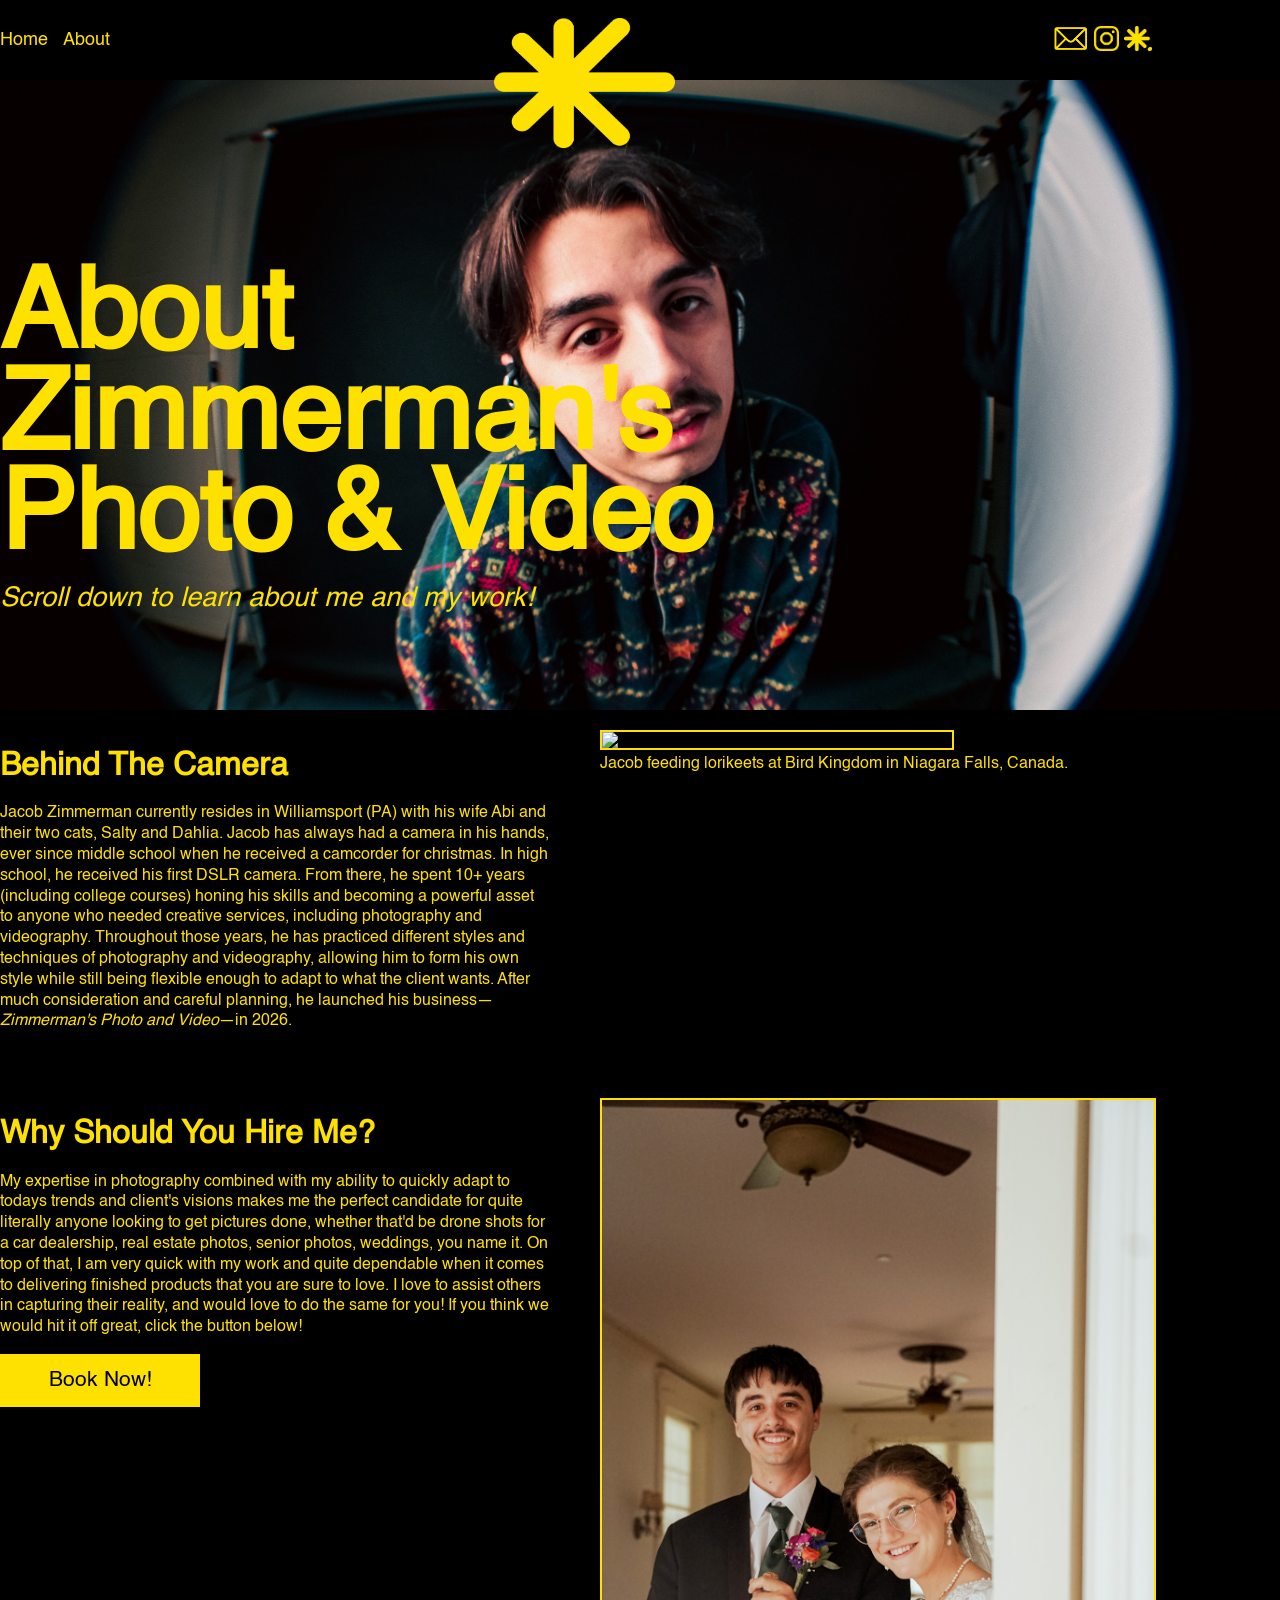
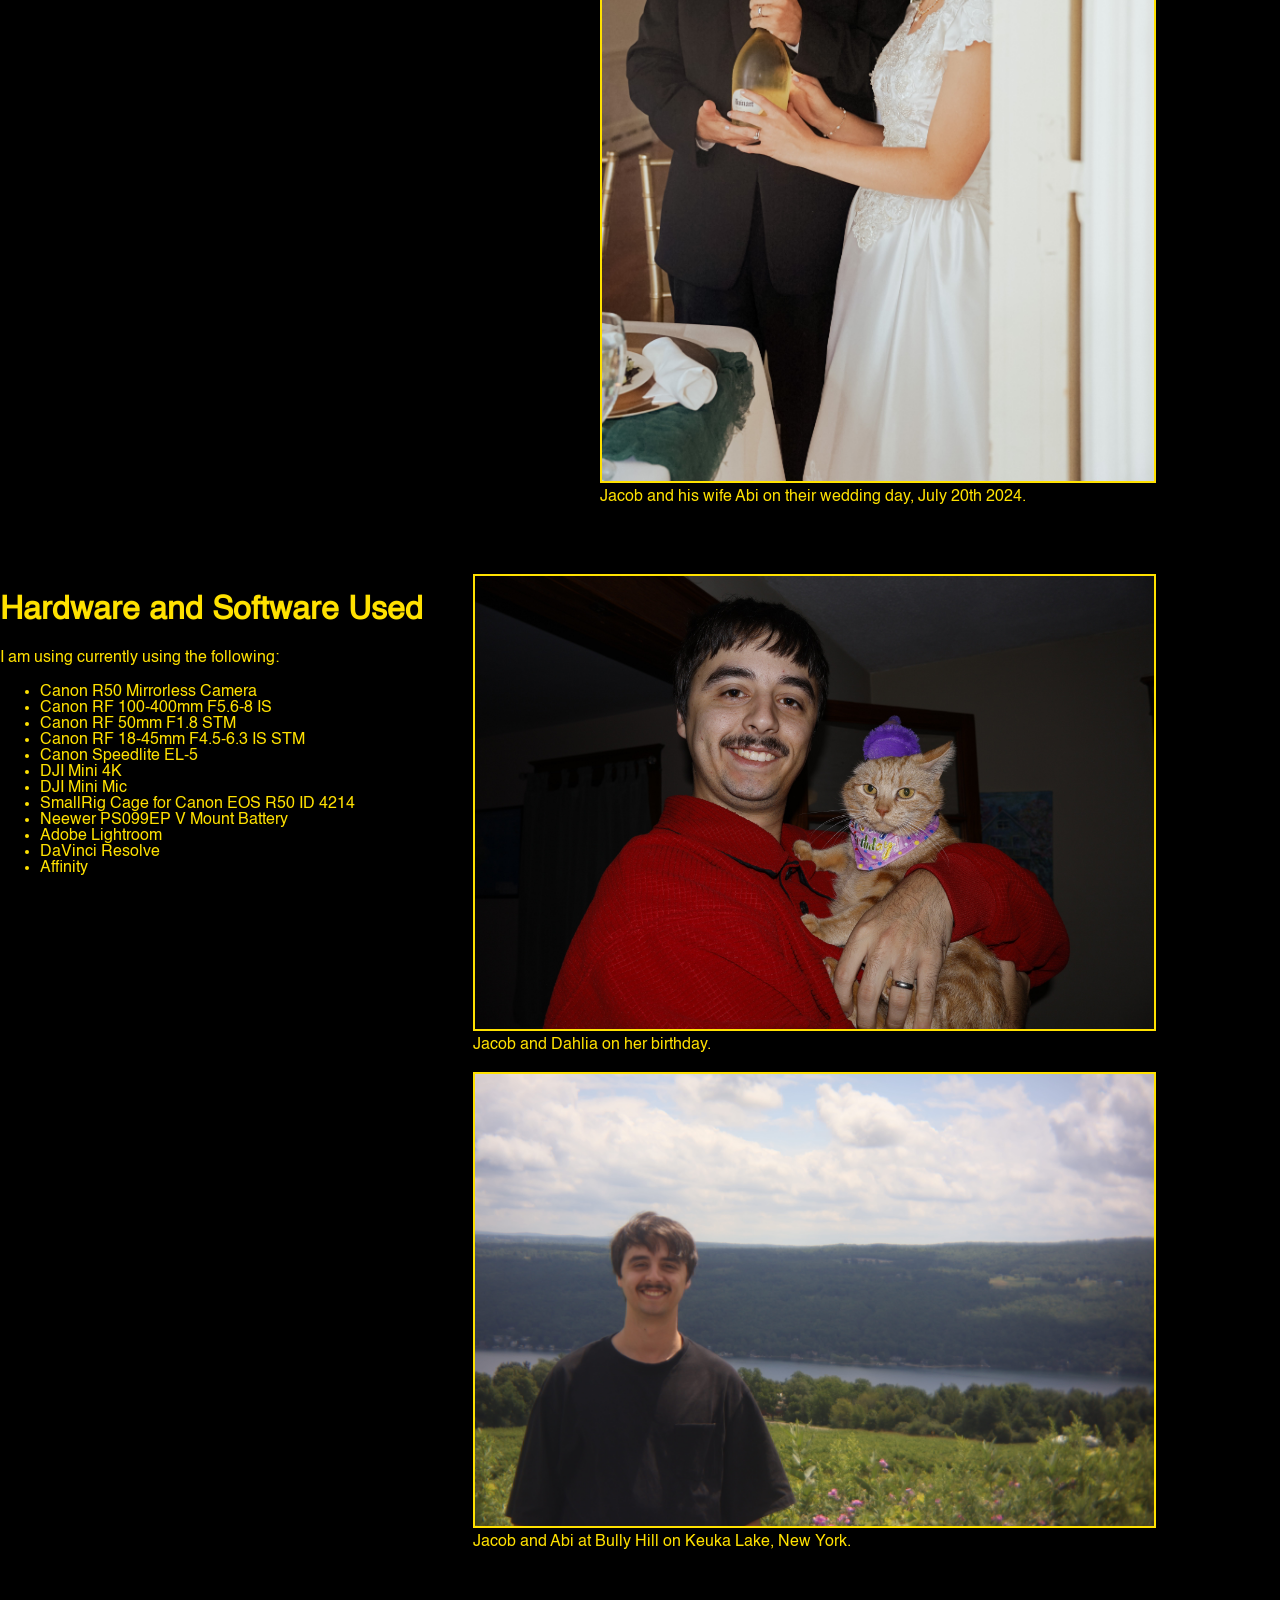
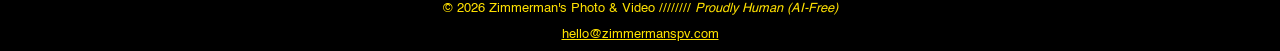
==== about.html @ 1251ba0e "Added No AI Footer Note" ====
<!DOCTYPE html>
<html lang="en">
    <head>
        <meta charset="UTF-8" />
        <title>Zimmerman's Photo + Video</title>
        <link rel="stylesheet" href="styles.css" />
        <meta name="viewport" content="width=device-width, initial-scale=1.0">
        
        <script src="script.js"></script>

        <script>

            // Source - https://stackoverflow.com/a/67286780
            // Posted by connexo, modified by community. See post 'Timeline' for change history
            // Retrieved 2026-09-23, License - CC BY-SA 4.0
//
//            var r = document.querySelector(':root');
//            var rs = getComputedStyle(r);
//
//            if (window.projectNamespace.colors.state) {
//                r.style.setProperty('--primary-bg-color', 'black');
//                r.style.setProperty('--primary-color', '#ffe100');
//                document.getElementById("email").src="socials/mail.png";
//                document.getElementById("insta").src="socials/insta.png";
//                document.getElementById("personal").src="socials/website-logo.png";
//                document.getElementById("logo").src="logo.png";
//                document.getElementById("light-dark").textContent="Light Mode";
//                } else {
//                r.style.setProperty('--primary-bg-color', '#ffe100');
//                r.style.setProperty('--primary-color', 'black');
//                document.getElementById("email").src="socials/mail-b.png";
//                document.getElementById("insta").src="socials/insta-b.png";
//                document.getElementById("personal").src="socials/website-logo-b.png";
//                document.getElementById("logo").src="logo-b.png";
//                document.getElementById("light-dark").textContent="Dark Mode";
//            }

        </script>

    </head>
    <body oncontextmenu="return false;">
        
        
        <header style="height: 100%;">
            
            <nav>
                <a href="index.html">Home</a>
                <a href="about.html">About</a>
                
                <a class="header-logo" href="index.html">
                    <img class="logo" id="logo" src="logo.png">
                </a>
                
                <div class="nav-socials">
                    <a href="mailto:hello@zimmermanspv.com" target="_blank">
                        <img src="socials/mail.png" height="25" style="transform: scale(1.3); padding-right:5px;">
                    </a>

                    <a href="https://instagram.com/zimmermans.pv/" target="_blank">
                        <img src="socials/insta.png" height="25">
                    </a>
                
                
                    <a href="https://jacobz.xyz/" target="_blank">
                        <img src="socials/website-logo.png" height="25px">
                    </a>
                </div>
            </nav>
        
            <div class="masthead" style="background-image: url(images/about/1.jpg); height: 70vh;">
                <div class="masthead-title-desc">
                    <h1 class="masthead-title">About<br>Zimmerman's<br>Photo &amp; Video</h1>
                    <h2 class="masthead-desc">Scroll down to learn about me and my work&#33;</h2>
                </div>
            </div>
            
        </header>
        
        
        
        <div id="content-start" class="about-body">
            <div class="about-body-module-text">
                <h1>Behind The Camera</h1>
                <p>Jacob Zimmerman currently resides in Williamsport (PA) with his wife Abi and their two cats, Salty and Dahlia. Jacob has always had a camera in his hands, ever since middle school when he received a camcorder for christmas. In high school, he received his first DSLR camera. From there, he spent 10+ years (including college courses) honing his skills and becoming a powerful asset to anyone who needed creative services, including photography and videography. Throughout those years, he has practiced different styles and techniques of photography and videography, allowing him to form his own style while still being flexible enough to adapt to what the client wants. After much consideration and careful planning, he launched his business—<em>Zimmerman's Photo and Video</em>—in 2026.</p>
            </div>
            <div class="about-body-module">
                <img src="images/about/3.jpg">
                <p style="margin-top:0;">Jacob feeding lorikeets at Bird Kingdom in Niagara Falls, Canada.</p>
            </div>
            <div class="about-body-module-text">
                <h1>Why Should You Hire Me?</h1>
                <p>My expertise in photography combined with my ability to quickly adapt to todays trends and client's visions makes me the perfect candidate for quite literally anyone looking to get pictures done, whether that'd be drone shots for a car dealership, real estate photos, senior photos, weddings, you name it. On top of that, I am very quick with my work and quite dependable when it comes to delivering finished products that you are sure to love. I love to assist others in capturing their reality, and would love to do the same for you! If you think we would hit it off great, click the button below!</p>
                <form type="submit" action="mailto:hello@zimmermanspv.com" style="opacity:1 !important;">
                    <input class="button" type="submit" value="Book Now!" />
                </form>
            </div>
            <div class="about-body-module">
                <img src="images/about/4.jpg">
                <p style="margin-top:0;">Jacob and his wife Abi on their wedding day, July 20th 2024.</p>
            </div>
            <div class="about-body-module-text">
                <h1>Hardware and Software Used</h1>
                <p>I am using currently using the following:</p>
                <ul>
                    <li>Canon R50 Mirrorless Camera</li>
                    <li>Canon RF 100-400mm F5.6-8 IS</li>
                    <li>Canon RF 50mm F1.8 STM</li>
                    <li>Canon RF 18-45mm F4.5-6.3 IS STM</li>
                    <li>Canon Speedlite EL-5</li>
                    <li>DJI Mini 4K</li>
                    <li>DJI Mini Mic</li>
                    <li>SmallRig Cage for Canon EOS R50 ID 4214</li>
                    <li>Neewer PS099EP V Mount Battery</li>
                    <li>Adobe Lightroom</li>
                    <li>DaVinci Resolve</li>
                    <li>Affinity</li>
                </ul>
            </div>
            <div class="about-body-module">
                <img src="images/about/5.jpg">
                <p style="margin-top:0;">Jacob and Dahlia on her birthday.</p>
                <img src="images/about/6.jpg">
                <p style="margin-top:0;">Jacob and Abi at Bully Hill on Keuka Lake, New York.</p>
            </div>
        
        
        
        </div>
        
        <footer>
            <p>© 2026 Zimmerman's Photo &amp; Video //////// <em>Proudly Human (AI-Free)</em>
                <!--\\\\\\\\\\\\\ <a id="light-dark" onclick="myFunction_set()">Light Mode</a>-->
            </p>
            <a href="mailto:hello@zimmermanspv.com">hello@zimmermanspv.com</a>
        </footer>
    
    
    
    
    
    
    
        <script src="script.js"></script>
    </body>
</html>
---- styles.css ----
@font-face {
    font-family: "Helvetica";
    src: 
        url("fonts/Helvetica.woff") format("woff"),
        url("fonts/Helvetica-Bold.woff") format("woff"),
        url("fonts/Helvetica-BoldOblique.woff") format("woff"),
        url("fonts/helvetica-compressed-5871d14b6903a") format("woff"),
        url("fonts/helvetica-light-587ebe5a59211") format("woff"),
        url("fonts/Helvetica-Oblique") format("woff"),
        url("helvetica-rounded-bold-5871d05ead8de") format("woff");
    font-weight: normal;
    font-style: normal;
    font-display: swap;
}

:root {
    --primary-bg-color: black;
    --primary-color: #ffe100;
    --const-primary-bg-color: black;
    --const-primary-color: #ffe100;
}

html, body {
    font-family: "helvetica";
    background-color: var(--primary-bg-color);
    width: 100%;
    margin: 0;
    scroll-behavior: smooth;
}

body {
    transition: opacity 1.5s ease-in-out;
    opacity: 0;
}

body.loaded {
    opacity: 1;
}

header {
    width: 100%;
    justify-items: center;
}

nav {
    width: 90vw;
    align-items: center;
    gap: 15px;
    height: 80px;
    display: flex;
    font-weight: 100;
}

nav a {
    text-decoration: none;
}

.nav-socials {
    display: inline-block;
}

.masthead-main {
    height: 91vh;
    width: 100%;
    background-image: url(images/2.jpg);
    background-size: cover;
    align-content: center;
    background-position-y: 55%;
    justify-items: center;
}

.masthead {
    height: 50vh;
    width: 100%;
    background-size: cover;
    align-content: center;
    background-position-y: 55%;
    background-position-x: center;
}

.masthead h1, .masthead h2, .masthead h3 {
    justify-self: center;
}


.masthead-desc {
    font-family: "helvetica";
    color: var(--primary-color);
    font-weight: 300;
    font-size: 1.7em;
    font-style: oblique;
    margin: 0;
    padding-top: 15px;
}

.masthead-desc-scroll {
    font-family: "helvetica";
    color: var(--primary-color);
    font-weight: 300;
    font-size: 1.7em;
    font-style: oblique;
    margin: 0;
    padding-top: 15px;
}

.masthead-desc-sub {
    font-family: "helvetica";
    color: var(--primary-color);
    margin-top: 5px;
    font-weight: 100;
}

.masthead-scroll {
    font-family: "helvetica";
    font-weight: 100;
    letter-spacing: 4.5px;
    font-size: 5em;
    line-height: 0.5;
    text-decoration: none;
}


.masthead-title {
    font-family: "helvetica";
    color: var(--const-primary-color);
    font-size: 7em;
    margin-top: 10vh;
    margin-bottom: 0;
    line-height: .9em;
    /*
    text-shadow:
        -2px -2px 0 black,
        2px -2px 0 black,
        -2px 2px 0 black,
        2px 2px 0 black;
        */
}

.masthead-tagline {
    color: var(--const-primary-color);
    font-weight: 100;
    letter-spacing: 1px;
    margin: 0;
    padding-top: 10px;
    padding-left: 5px;
}

.masthead-desc-sub a {
    padding-left: 0;
}

header a {
    font-family: "helvetica";
    color: var(--primary-color);
    font-size: 1.1em;
}


.header-social-hover {
    padding-left: 10px;
    position: relative;
    display: inline-block;
}

.header-social-hover img {
    position: absolute;
    margin-top: -21px;
}

.header-social-hover .img-hover {
    opacity: 0;
    transition: opacity 0.3s ease-in-out;
}

.header-social-hover:hover .img-hover {
    opacity: 1;
}

.pages-page-hover {
    position:relative;
    width: 100%;
    height: 100%;
}

.pages-page-hover a {
    position: absolute;
    height: 97%;
    align-content:flex-end;
    width: 100%;
}

.pages-page-hover .img {
    opacity: 1;
}

.pages-page-hover .img-hover {
    margin: 0;
    opacity: 0;
}

.pages-page-hover:hover .img {
    opacity: .5;
    border: 1px solid var(--primary-color);
}

.pages-page-hover:hover .img-hover {
    opacity: 1;
}





.header-logo {
    margin-left: auto;
    margin-right: auto;
    text-align: center;
    margin-top: 89px;
}

.pages {
    width: 97%;
    justify-self: center;
    margin-top: 20px;
    display: flex;
    flex-wrap: wrap;
    gap: 18px;
}

.page {
    flex: 1;
    min-width: 0;
    flex-basis: calc((100% / 3) - (18px * 3 / 4)); 
    aspect-ratio: 1 / 1;
}



.page a {
    text-decoration: none;
}

.page h1 {
    color: var(--primary-color);
    font-weight: 100;
    font-size: 3em;
    line-height: 1em;
}

.page h2 {
    color: var(--primary-color);
    font-weight: 100;
    font-style: oblique;
    font-size: 1em;
    padding-top: 10px;
}

.page img {
    margin: 0;
    width: 100%;
    aspect-ratio: 1 / 1;
    object-fit: cover;
}

.page-end {
    border: solid 1px var(--primary-color);
    color: var(--primary-color);
    align-content: center;
    text-align: center;
}

.page-end h1 {
    padding: 0;
    margin-top: 0;
}

.button {
    width: 200px;
    padding: 15px;
    font-family: "helvetica";
    font-size: 1.3em;
    font-weight: 100;
    background-color: var(--primary-color);
    color: var(--primary-bg-color);
    border: 1px solid var(--primary-color);
}

.button:hover {
    cursor: pointer;
}

.masthead-button {
    width: 200px;
    padding: 15px;
    font-family: "helvetica";
    font-size: 1.9em;
    font-weight: 100;
    /*font-style: oblique;*/
    background: none;
    color: var(--const-primary-color);
    border: 3px solid var(--const-primary-color);
    margin-top: 21%;
}

.masthead-button:hover {
    cursor: pointer;
}


.pictures {
    width: 97%;
    justify-self: center;
    margin-top: 20px;
    display: flex;
    flex-wrap: wrap;
    gap: 18px;
}

.pictures div {
    flex-basis: calc((100% / 3) - (18px * 3 / 4));
    min-width: 0;
}

.pictures div img {
    width: 100%;
    height: auto;
}

.logo {
    height: 130px;
}


footer {
    display: table;
    text-align: center;
    margin-left: auto;
    margin-right: auto;
    color: var(--primary-color);
    font-size: .8em;
    margin-top: 20px;
    margin-bottom: 10px;
}

footer a {
    color: ffe100;
    text-decoration: underline;
}

footer a:any-link {
    color: var(--primary-color);
}

.about-body {
    margin-top: 20px;
    color: var(--primary-color);
    width: 90%;
    justify-self: center;
    display: flex;
    gap: 50px;
    flex-wrap: wrap;
}

.about-body-module {
    flex: 1;
}

.about-body-module-text {
    max-width: 550px;
}

.about-body-module img {
    width: 100%;
    border: solid 2px var(--primary-color);
    min-width: 350px;
}

.about-body h1 {
    margin-top: 20px;
}

.about-body p {
    line-height: 1.3em;
}

.pages-page-hover a {
    text-align: center;
    align-content: center;
}


@media only screen and (max-width: 768px) {
    
    html, body {
        font-family: "helvetica";
        background-color: var(--primary-bg-color);
        width: 100vw;
        margin: 0;
        padding: 0;
        overscroll-behavior: none;
    }
    
    
    
    
    .masthead-main {
        height: 49vh;
        width: 100%;
        background-image: url(images/masthead.png);
        background-size: cover;
        background-position-y: 90%;
    }
    
    .masthead-title {
        font-size: 3em;
        margin-left: 30px;
    }
    
    .masthead-tagline {
        margin-left: 25px;
        font-size: 1.3em;
    }

    .masthead-desc {
        font-size: 1em;
        margin-left: 30px;
    }
    
    .masthead-desc-scroll {
        display: none;
    }
    
    .masthead-desc-sub {
        font-size: .8em;
        margin-left: 30px;
    }
    
    
    
    .page h1 {
        color: var(--primary-color);
        font-weight: 100;
        font-size: 1em;
        padding: 0;
        text-align: center;
    }

    .page h2 {
        color: var(--primary-color);
        font-weight: 100;
        font-style: oblique;
        font-size: .8em;
        padding: 0;
        justify-self: center;
    }
    
    .masthead-scroll {
        display: none;
    }
    
    .logo {
        height: 70px;
    }
    
    .nav-socials a img {
        height: 20px;
    }

    .header-logo {
        text-align: center;
        margin-top: 85px;
    }
    
    nav {
        width: 90%;
        margin-left: 5%;
        margin-right: 2%;
        height: 80px;
        font-weight: 100;
    }
    
    header {
        width: 100%;
    }
    
    .page-end {
        justify-items: center;
        align-content: center;
    }

    .button {
        width: 100px;
        padding: 10px;
        font-family: "helvetica";
        font-size: 1em;
        font-weight: 100;
        background-color: var(--primary-color);
        color: var(--primary-bg-color);
    }
    
    .masthead-button {
        margin-left: 30px;
    }
    
    footer {
        margin-top: 5px;
        margin-bottom: 0;
    }
    
    .masthead-desc-sub a {
        padding-left: 0;
    }
    
    .about-body-module-text {
        max-width: 2000px;
    }
    
}
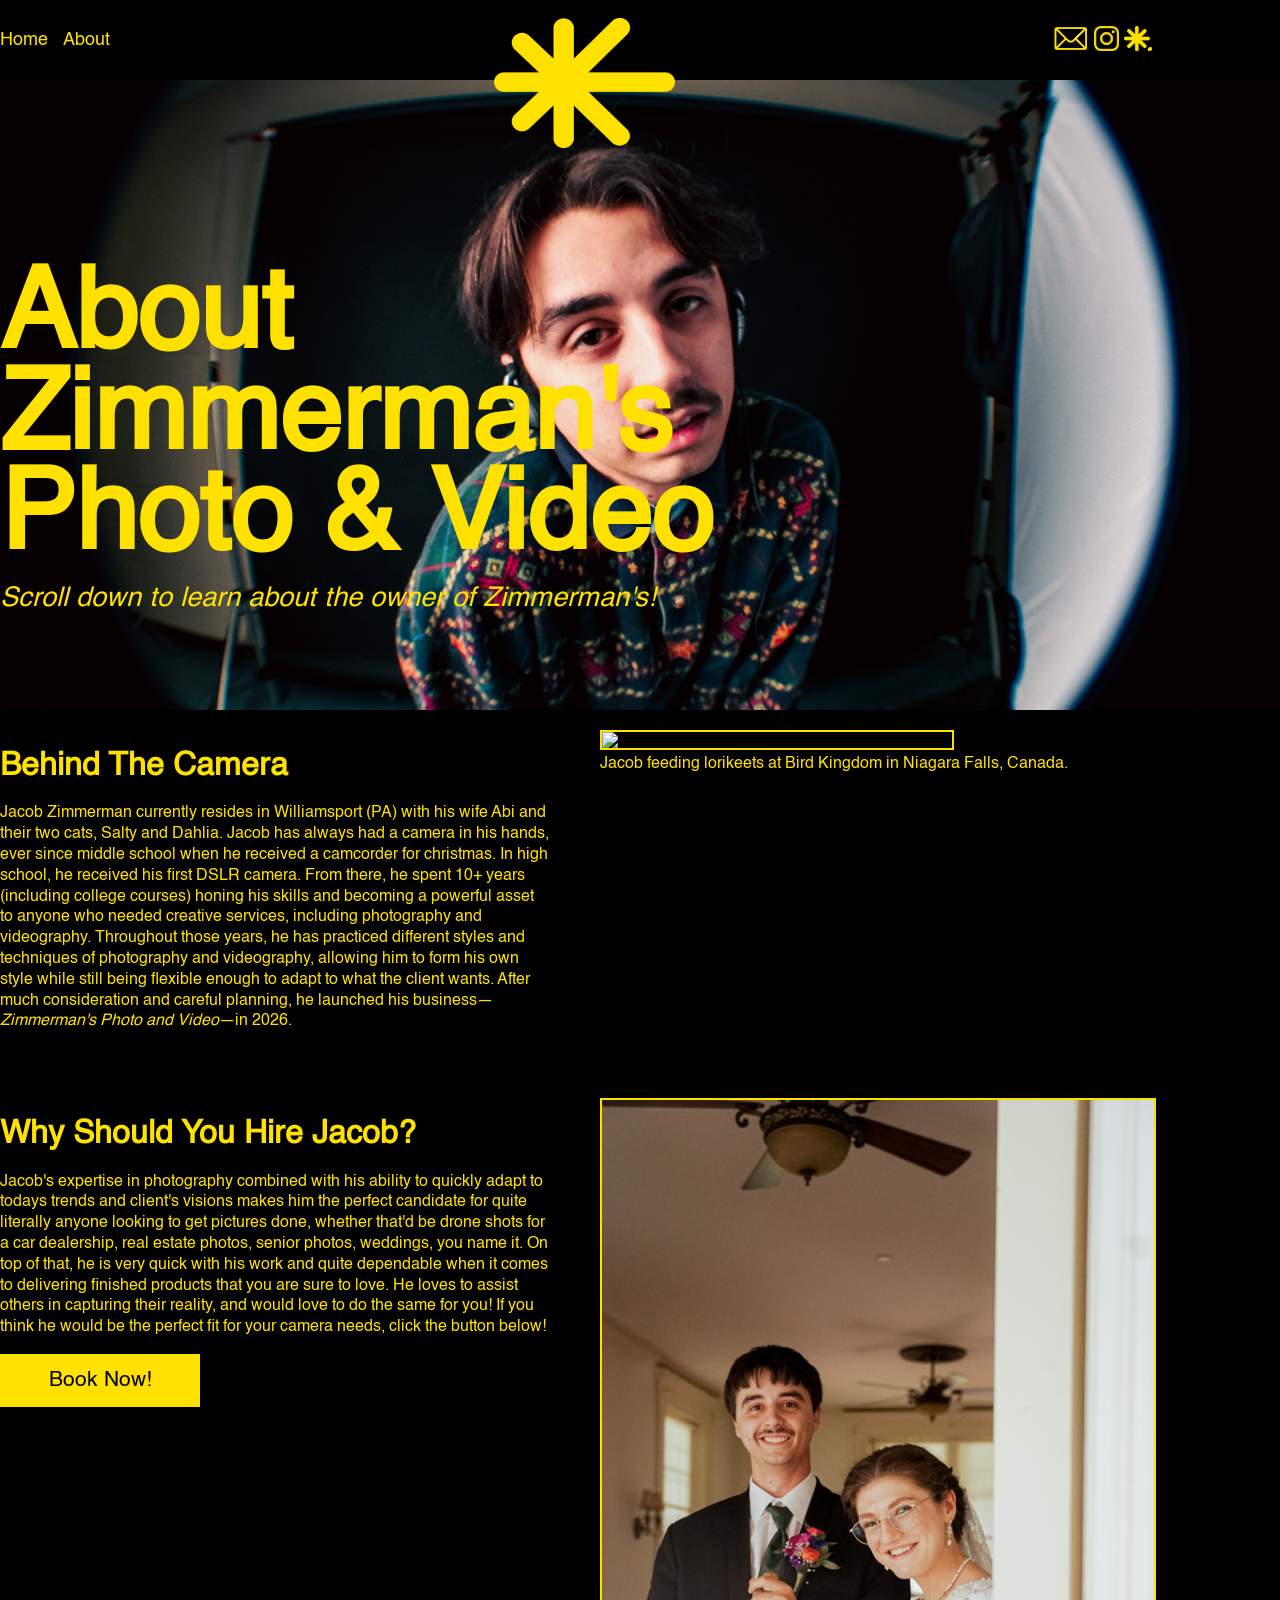
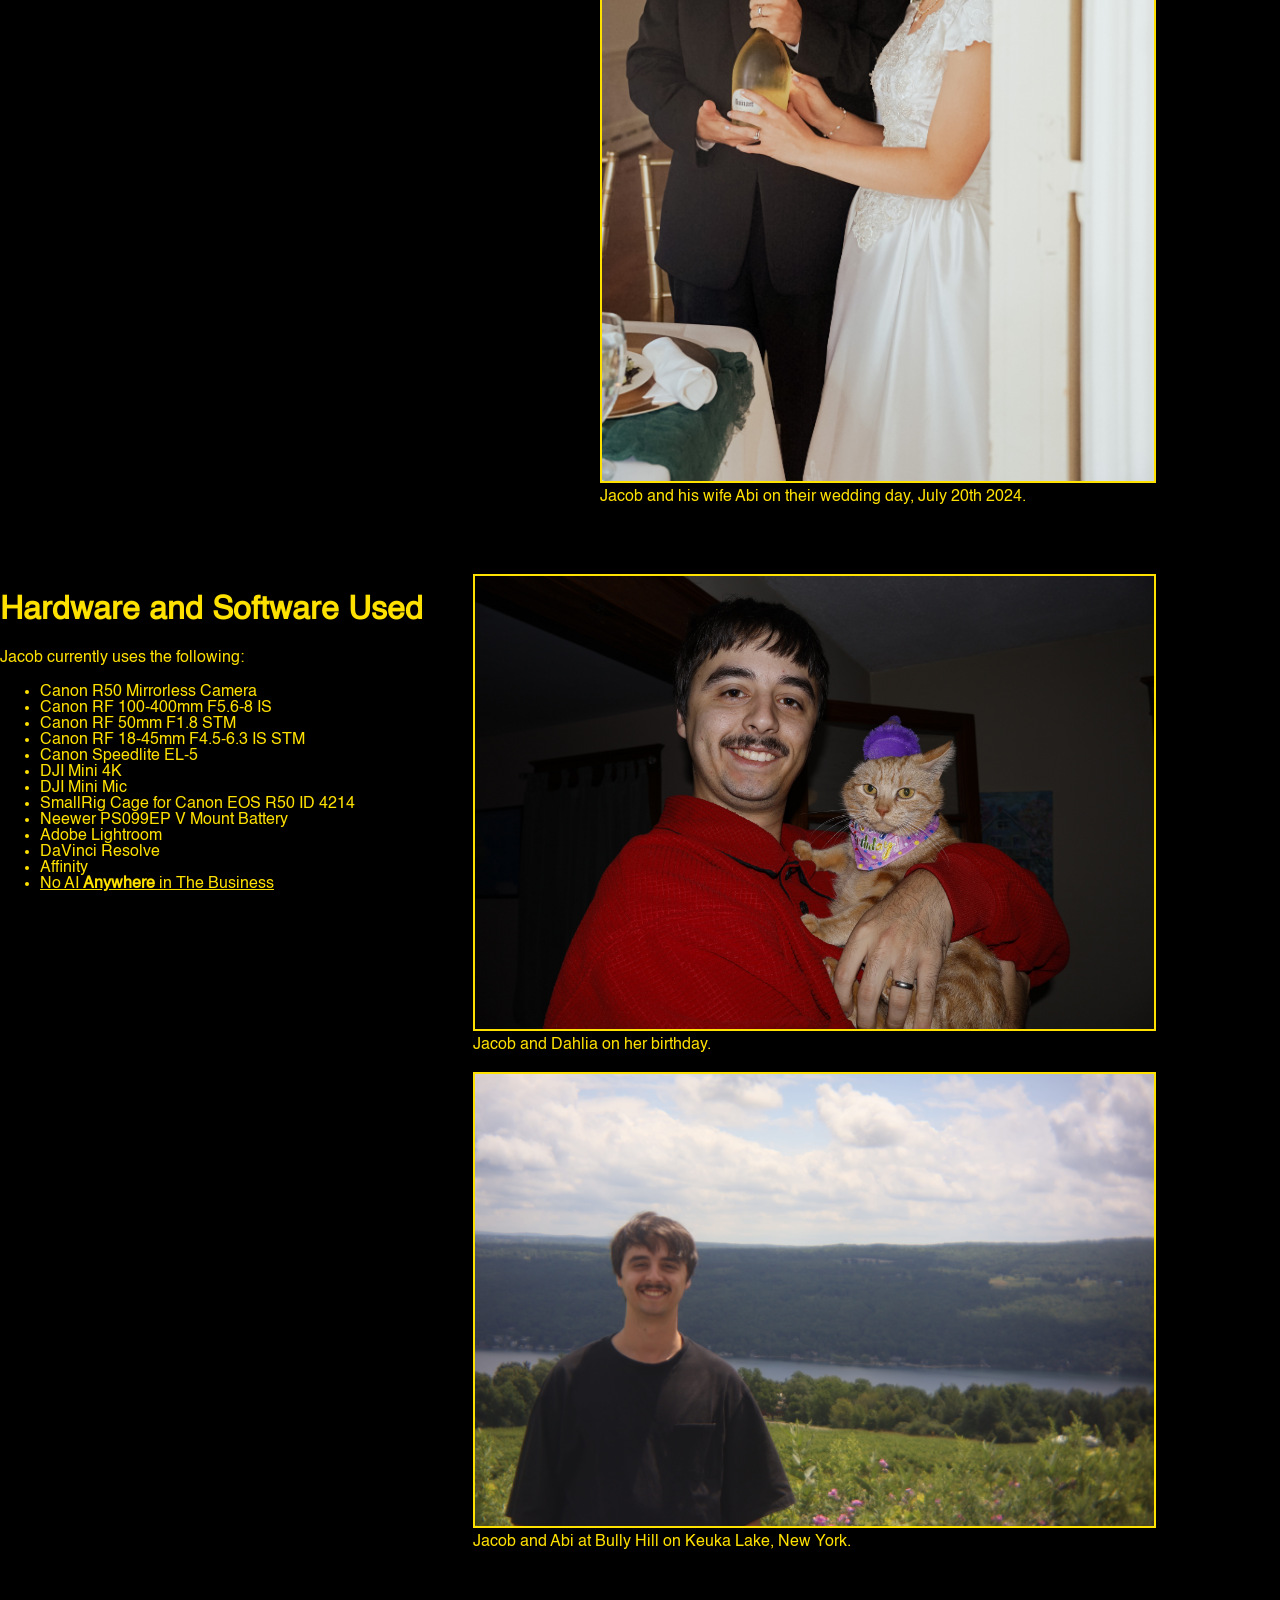
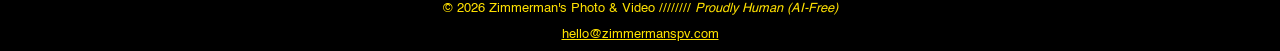
==== commit 587abec7: "fixed persepective on about page" ====
--- a/about.html
+++ b/about.html
@@ -70,7 +70,7 @@
             <div class="masthead" style="background-image: url(images/about/1.jpg); height: 70vh;">
                 <div class="masthead-title-desc">
                     <h1 class="masthead-title">About<br>Zimmerman's<br>Photo &amp; Video</h1>
-                    <h2 class="masthead-desc">Scroll down to learn about me and my work&#33;</h2>
+                    <h2 class="masthead-desc">Scroll down to learn about the owner of Zimmerman's&#33;</h2>
                 </div>
             </div>
             
@@ -88,8 +88,8 @@
                 <p style="margin-top:0;">Jacob feeding lorikeets at Bird Kingdom in Niagara Falls, Canada.</p>
             </div>
             <div class="about-body-module-text">
-                <h1>Why Should You Hire Me?</h1>
-                <p>My expertise in photography combined with my ability to quickly adapt to todays trends and client's visions makes me the perfect candidate for quite literally anyone looking to get pictures done, whether that'd be drone shots for a car dealership, real estate photos, senior photos, weddings, you name it. On top of that, I am very quick with my work and quite dependable when it comes to delivering finished products that you are sure to love. I love to assist others in capturing their reality, and would love to do the same for you! If you think we would hit it off great, click the button below!</p>
+                <h1>Why Should You Hire Jacob?</h1>
+                <p>Jacob's expertise in photography combined with his ability to quickly adapt to todays trends and client's visions makes him the perfect candidate for quite literally anyone looking to get pictures done, whether that'd be drone shots for a car dealership, real estate photos, senior photos, weddings, you name it. On top of that, he is very quick with his work and quite dependable when it comes to delivering finished products that you are sure to love. He loves to assist others in capturing their reality, and would love to do the same for you! If you think he would be the perfect fit for your camera needs, click the button below!</p>
                 <form type="submit" action="mailto:hello@zimmermanspv.com" style="opacity:1 !important;">
                     <input class="button" type="submit" value="Book Now!" />
                 </form>
@@ -100,7 +100,7 @@
             </div>
             <div class="about-body-module-text">
                 <h1>Hardware and Software Used</h1>
-                <p>I am using currently using the following:</p>
+                <p>Jacob currently uses the following:</p>
                 <ul>
                     <li>Canon R50 Mirrorless Camera</li>
                     <li>Canon RF 100-400mm F5.6-8 IS</li>
@@ -114,6 +114,7 @@
                     <li>Adobe Lightroom</li>
                     <li>DaVinci Resolve</li>
                     <li>Affinity</li>
+                    <li><u>No AI <b>Anywhere</b> in The Business</u></li>
                 </ul>
             </div>
             <div class="about-body-module">
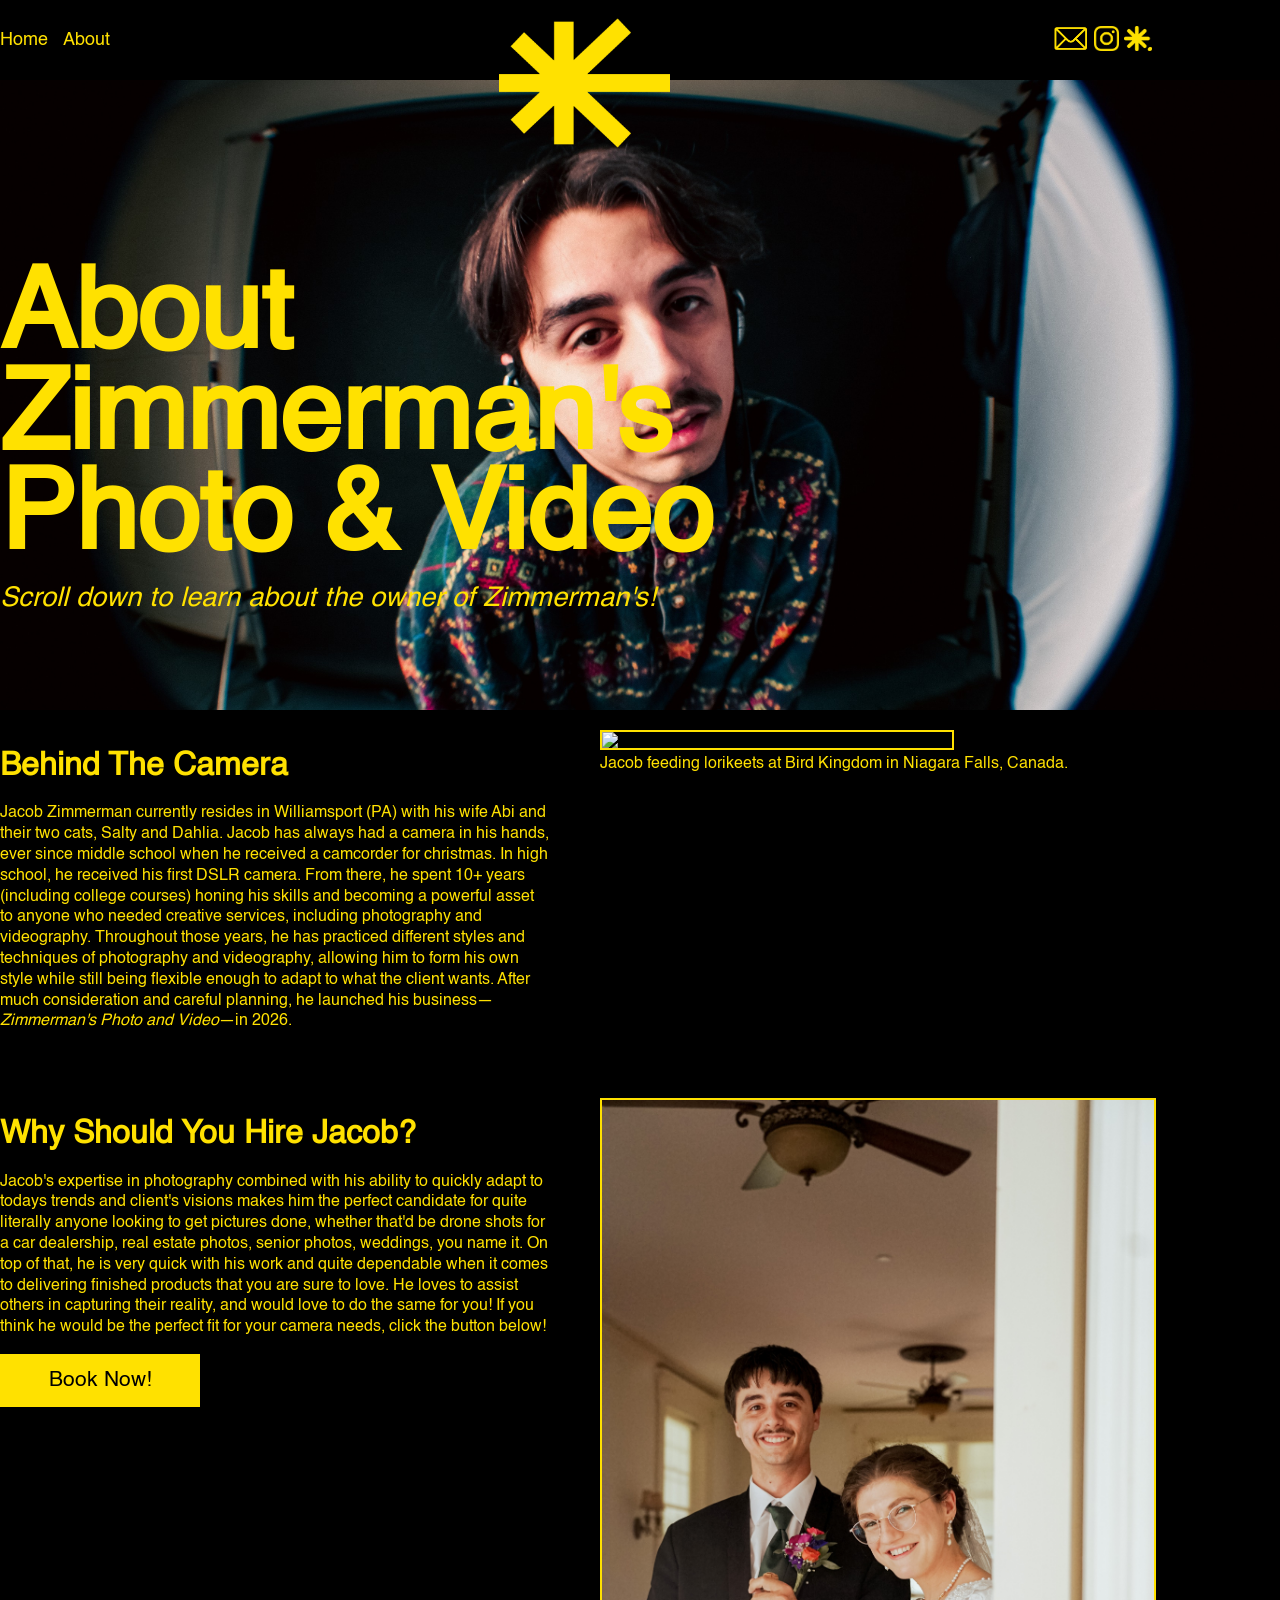
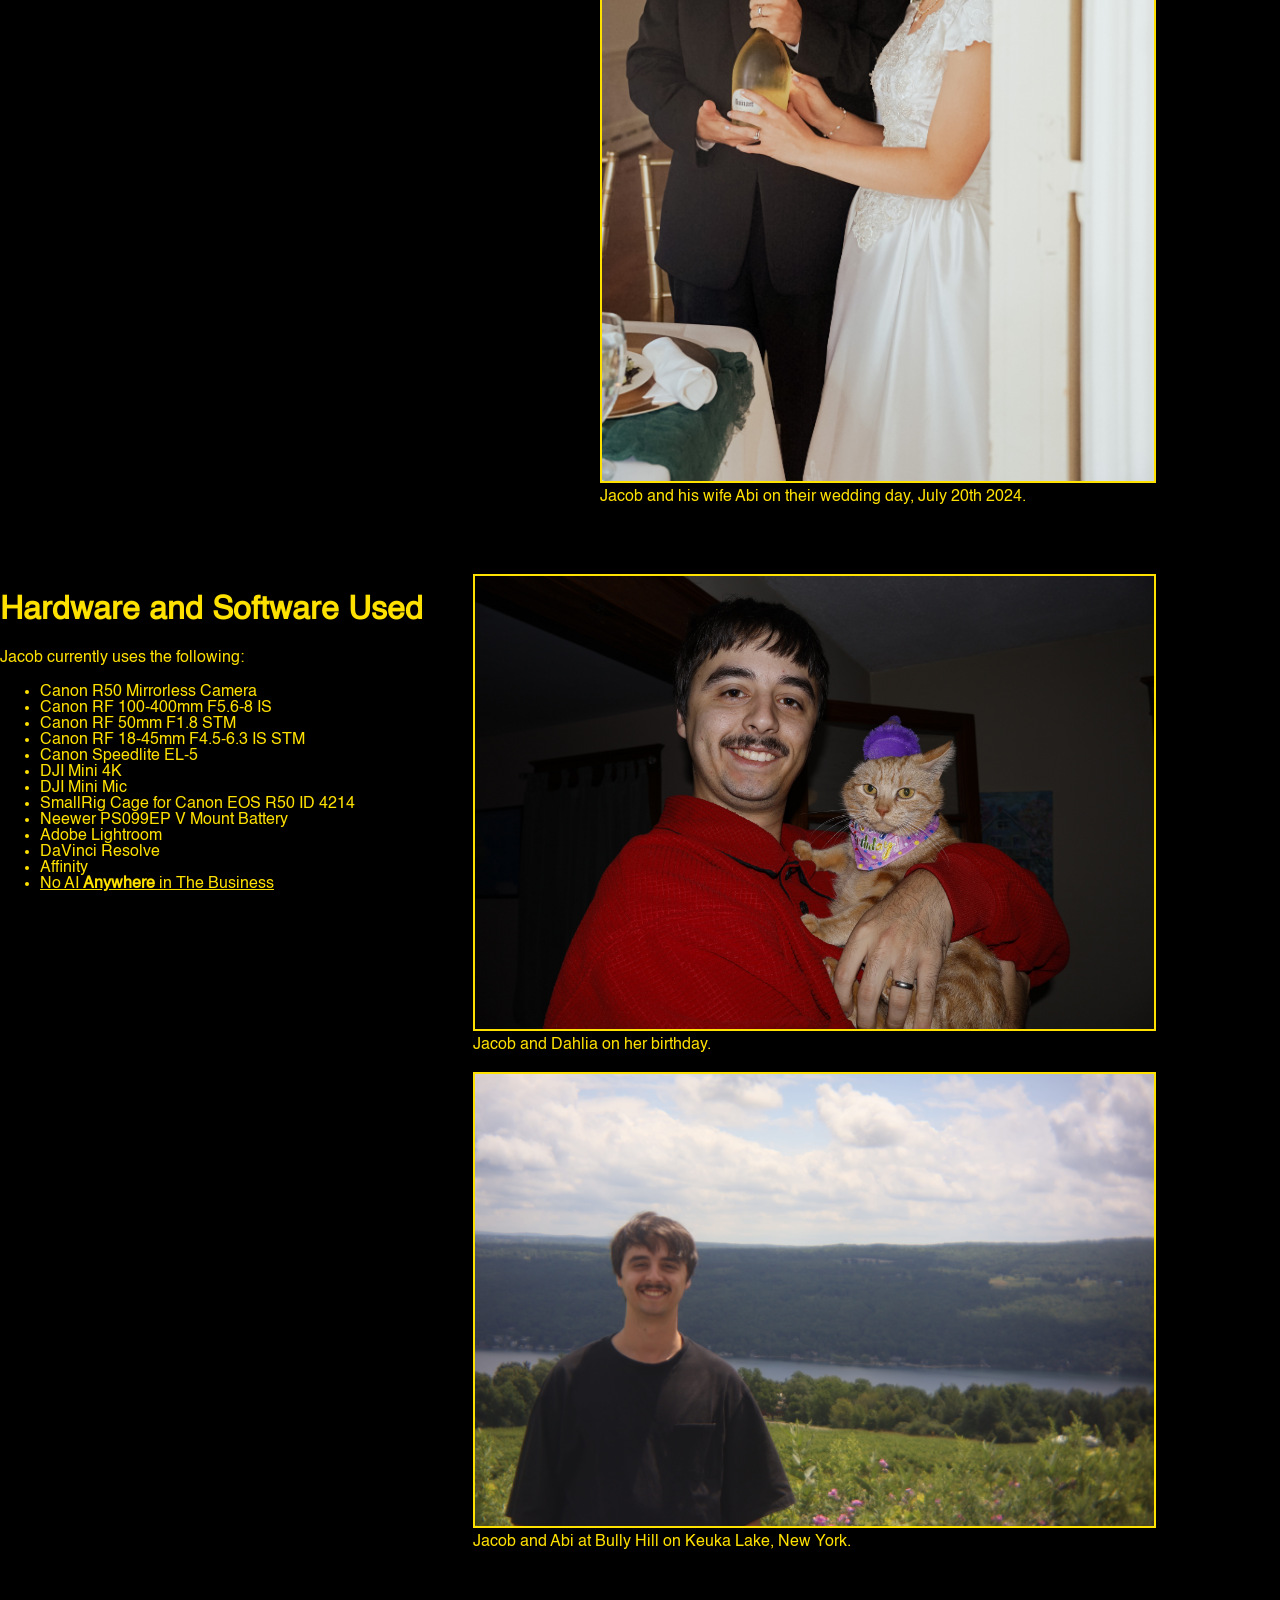
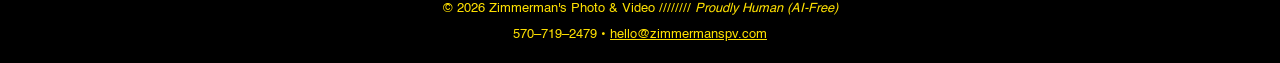
==== commit 2c4aede8: "Added Phone to Footer" ====
--- a/about.html
+++ b/about.html
@@ -132,7 +132,7 @@
             <p>© 2026 Zimmerman's Photo &amp; Video //////// <em>Proudly Human (AI-Free)</em>
                 <!--\\\\\\\\\\\\\ <a id="light-dark" onclick="myFunction_set()">Light Mode</a>-->
             </p>
-            <a href="mailto:hello@zimmermanspv.com">hello@zimmermanspv.com</a>
+            <p>570–719–2479 • <a href="mailto:hello@zimmermanspv.com">hello@zimmermanspv.com</a></p>
         </footer>
     
     
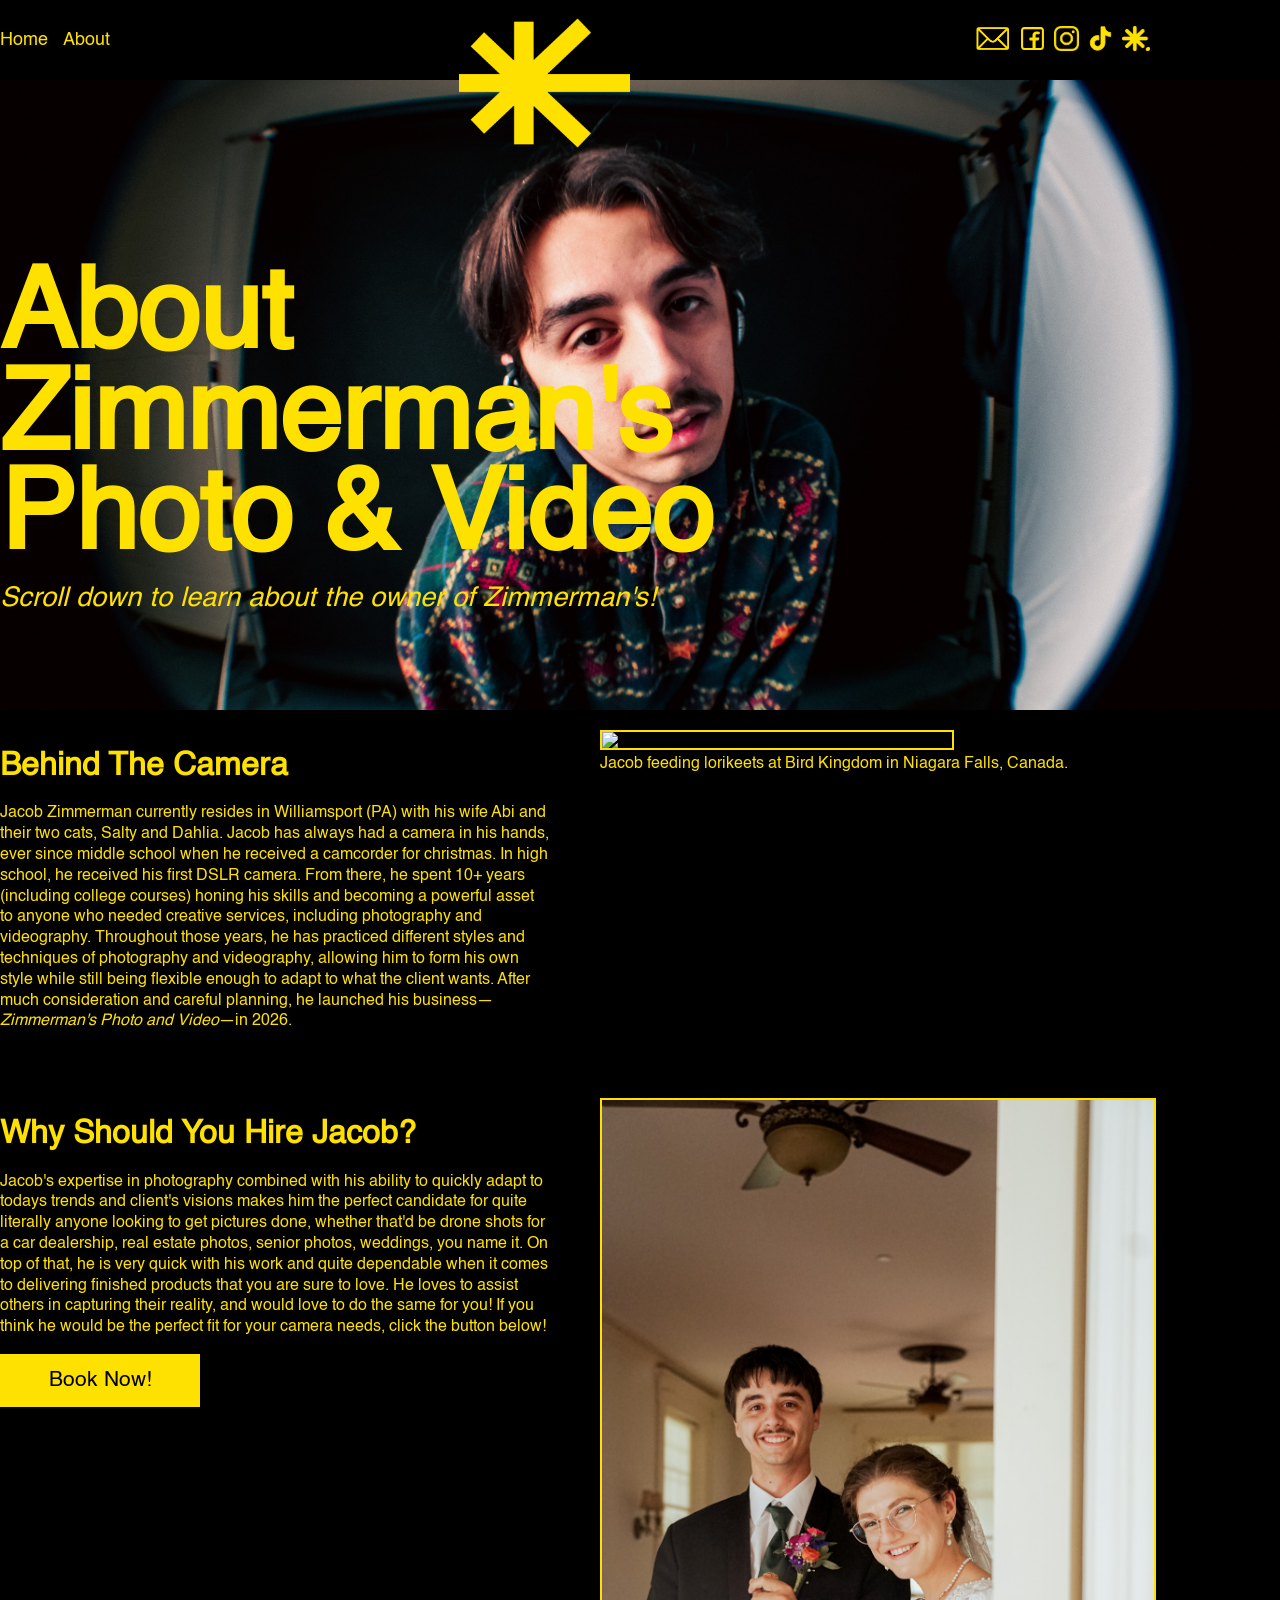
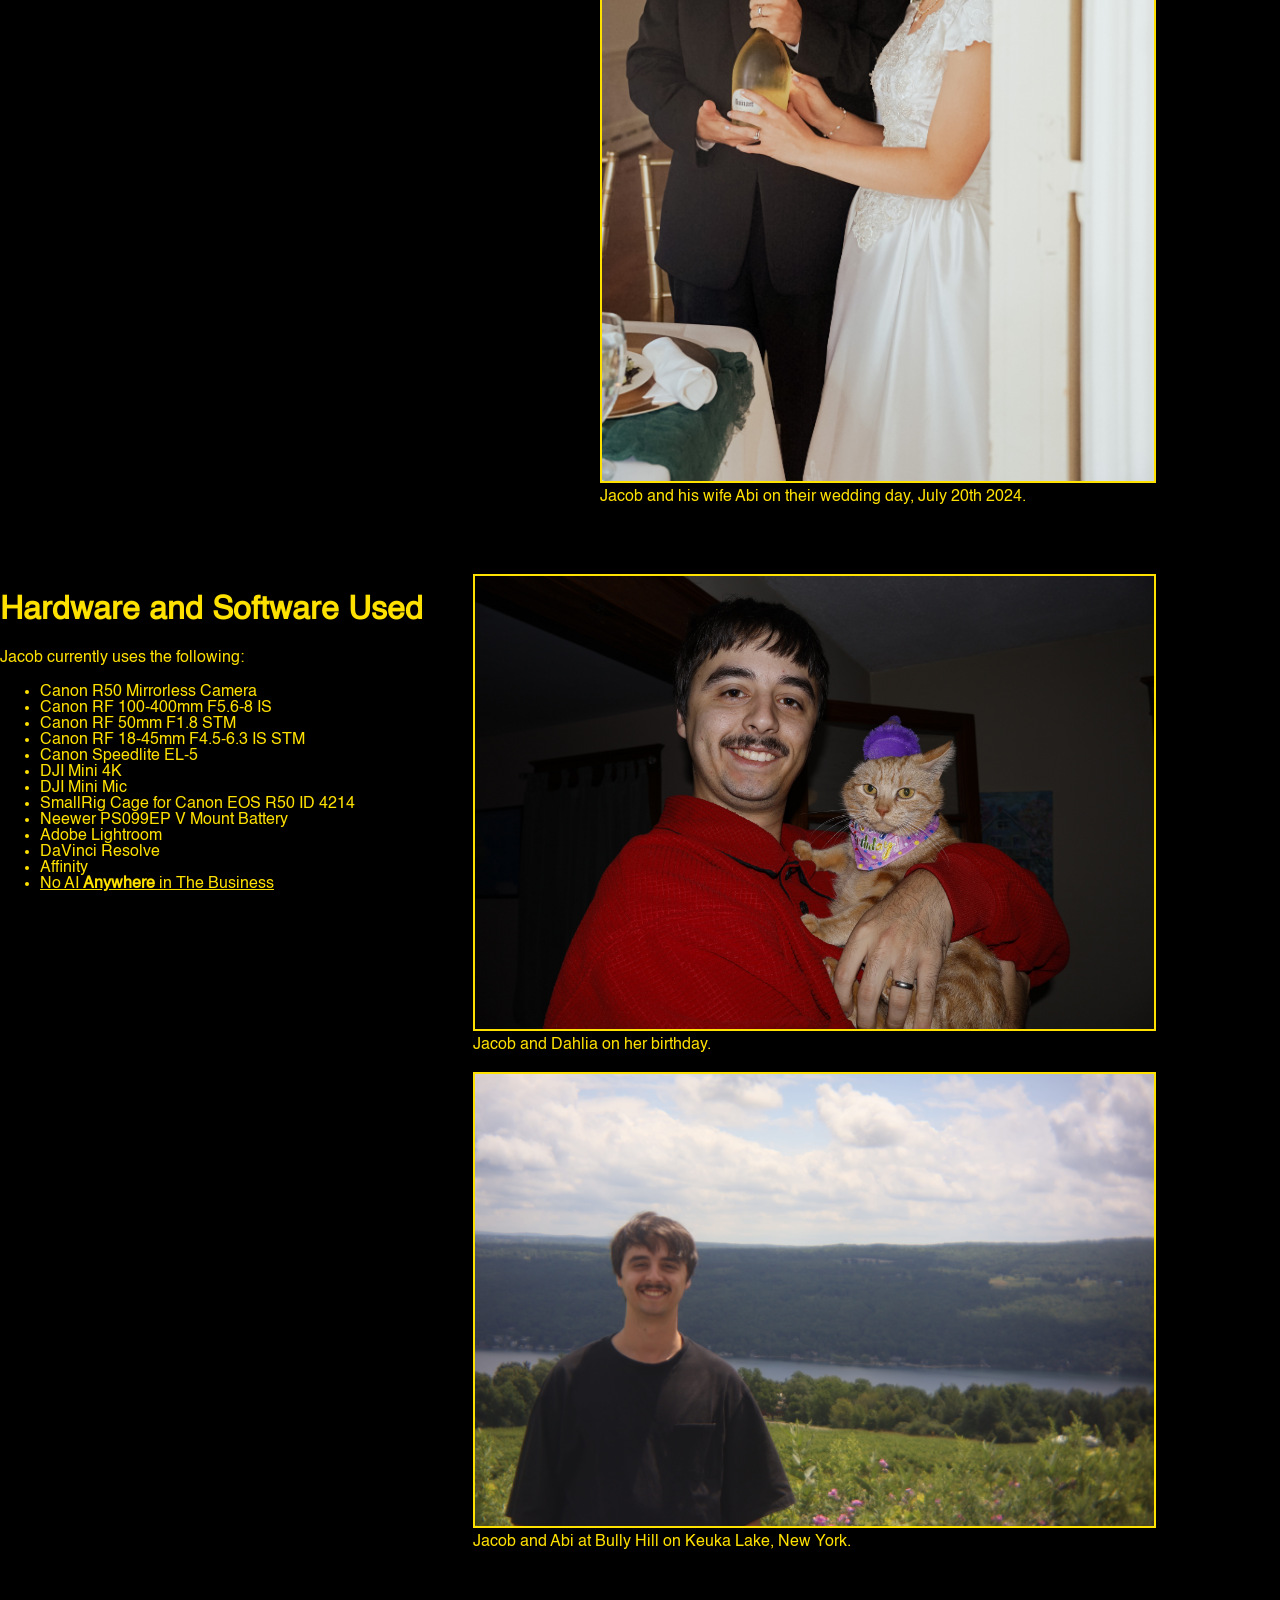
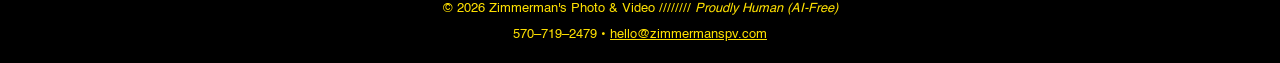
==== commit 8d80d32e: "added more socials" ====
--- a/about.html
+++ b/about.html
@@ -2,8 +2,9 @@
 <html lang="en">
     <head>
         <meta charset="UTF-8" />
-        <title>Zimmerman's Photo + Video</title>
+        <title>Zimmerman's Photo &amp; Video | About</title>
         <link rel="stylesheet" href="styles.css" />
+        <link rel="icon" type="image/x-icon" href="favicon.ico">
         <meta name="viewport" content="width=device-width, initial-scale=1.0">
         
         <script src="script.js"></script>
@@ -56,10 +57,18 @@
                         <img src="socials/mail.png" height="25" style="transform: scale(1.3); padding-right:5px;">
                     </a>
 
+
+                    <a href="https://www.facebook.com/zimmermans.pv" target="_blank">
+                        <img src="socials/facebook.svg" height="25">
+                    </a>
+
                     <a href="https://instagram.com/zimmermans.pv/" target="_blank">
                         <img src="socials/insta.png" height="25">
                     </a>
                 
+                    <a href="https://tiktok.com/@zimmermans.pv" target="_blank">
+                        <img src="socials/tiktok.svg" height="25px">
+                    </a>
                 
                     <a href="https://jacobz.xyz/" target="_blank">
                         <img src="socials/website-logo.png" height="25px">
--- a/styles.css
+++ b/styles.css
@@ -59,6 +59,10 @@
     display: inline-block;
 }
 
+.nav-socials a {
+    padding:2px;
+}
+
 .masthead-main {
     height: 91vh;
     width: 100%;
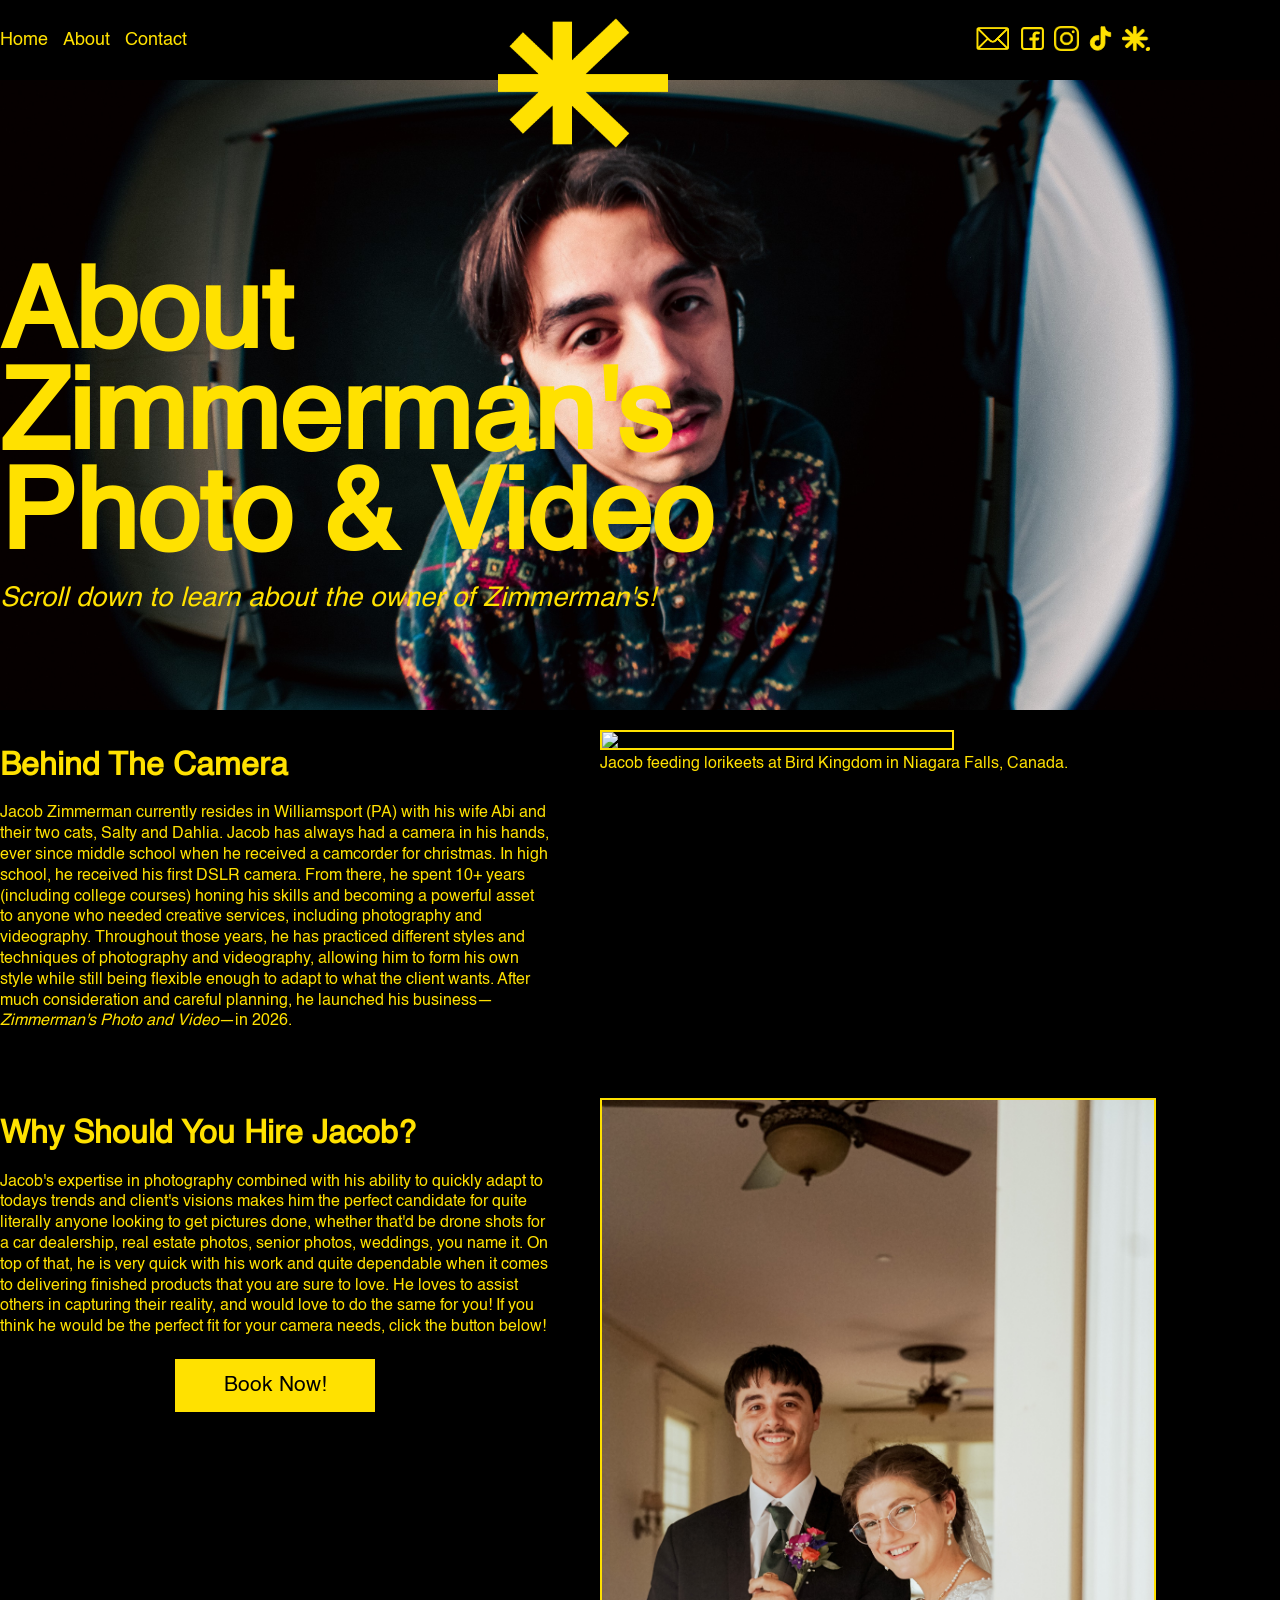
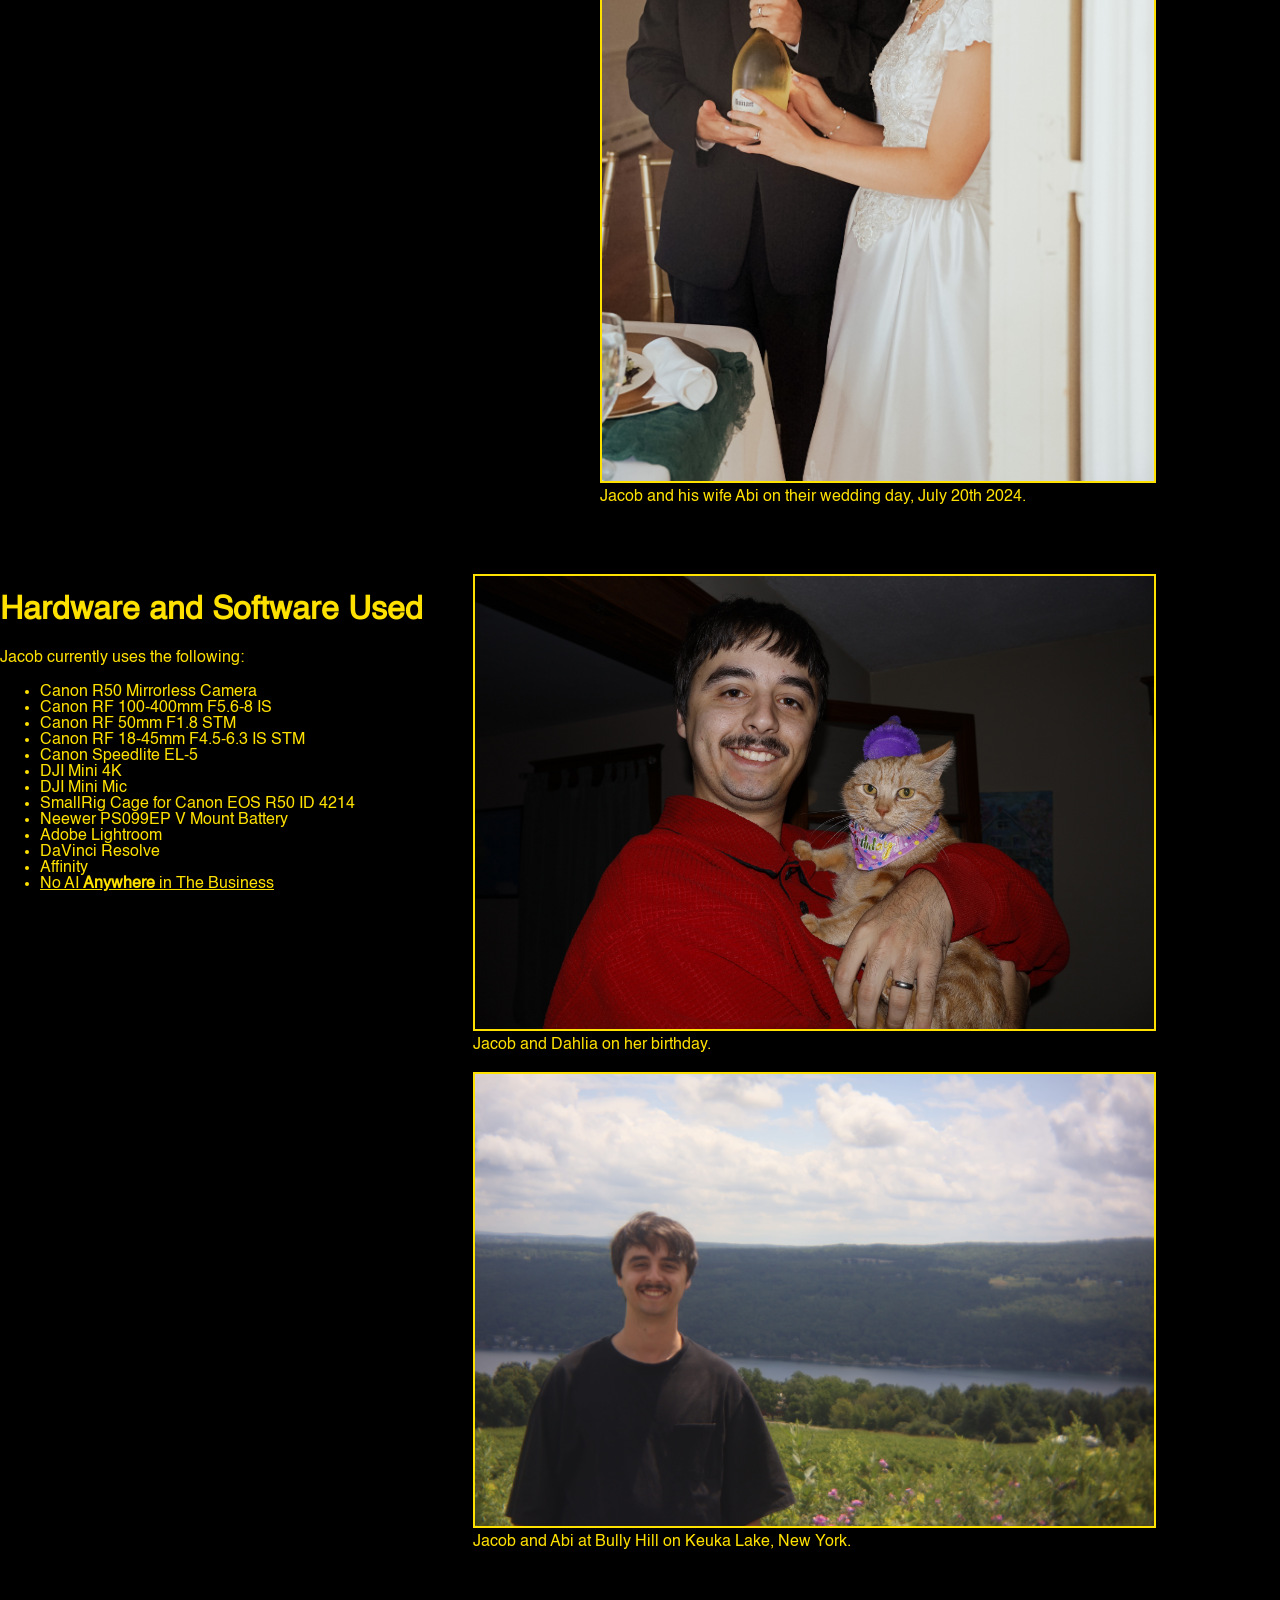
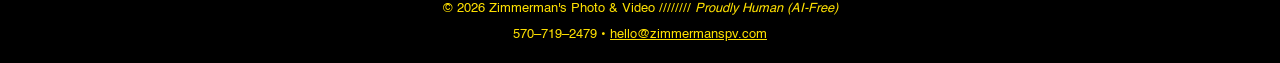
==== commit acbd92a4: "added contact form" ====
--- a/about.html
+++ b/about.html
@@ -47,6 +47,7 @@
             <nav>
                 <a href="index.html">Home</a>
                 <a href="about.html">About</a>
+                <a href="contact.html">Contact</a>
                 
                 <a class="header-logo" href="index.html">
                     <img class="logo" id="logo" src="logo.png">
--- a/styles.css
+++ b/styles.css
@@ -392,6 +392,36 @@
     align-content: center;
 }
 
+form {
+    color: #ffe100;
+    justify-self: center;
+    text-align: center;
+    margin-bottom: 30px;
+}
+
+form input {
+    margin-bottom: 10px;
+    margin-top: 5px;
+}
+
+form textarea {
+    margin-top: 5px;
+    margin-bottom: 10px;
+}
+
+form button {
+    width: 100px;
+    padding: 5px;
+    font-family: "helvetica";
+    font-size: 1.3em;
+    font-weight: 100;
+    background-color: var(--primary-bg-color);
+    color: var(--primary-color);
+    border: 2px solid var(--primary-color);
+}
+
+
+
 
 @media only screen and (max-width: 768px) {
     
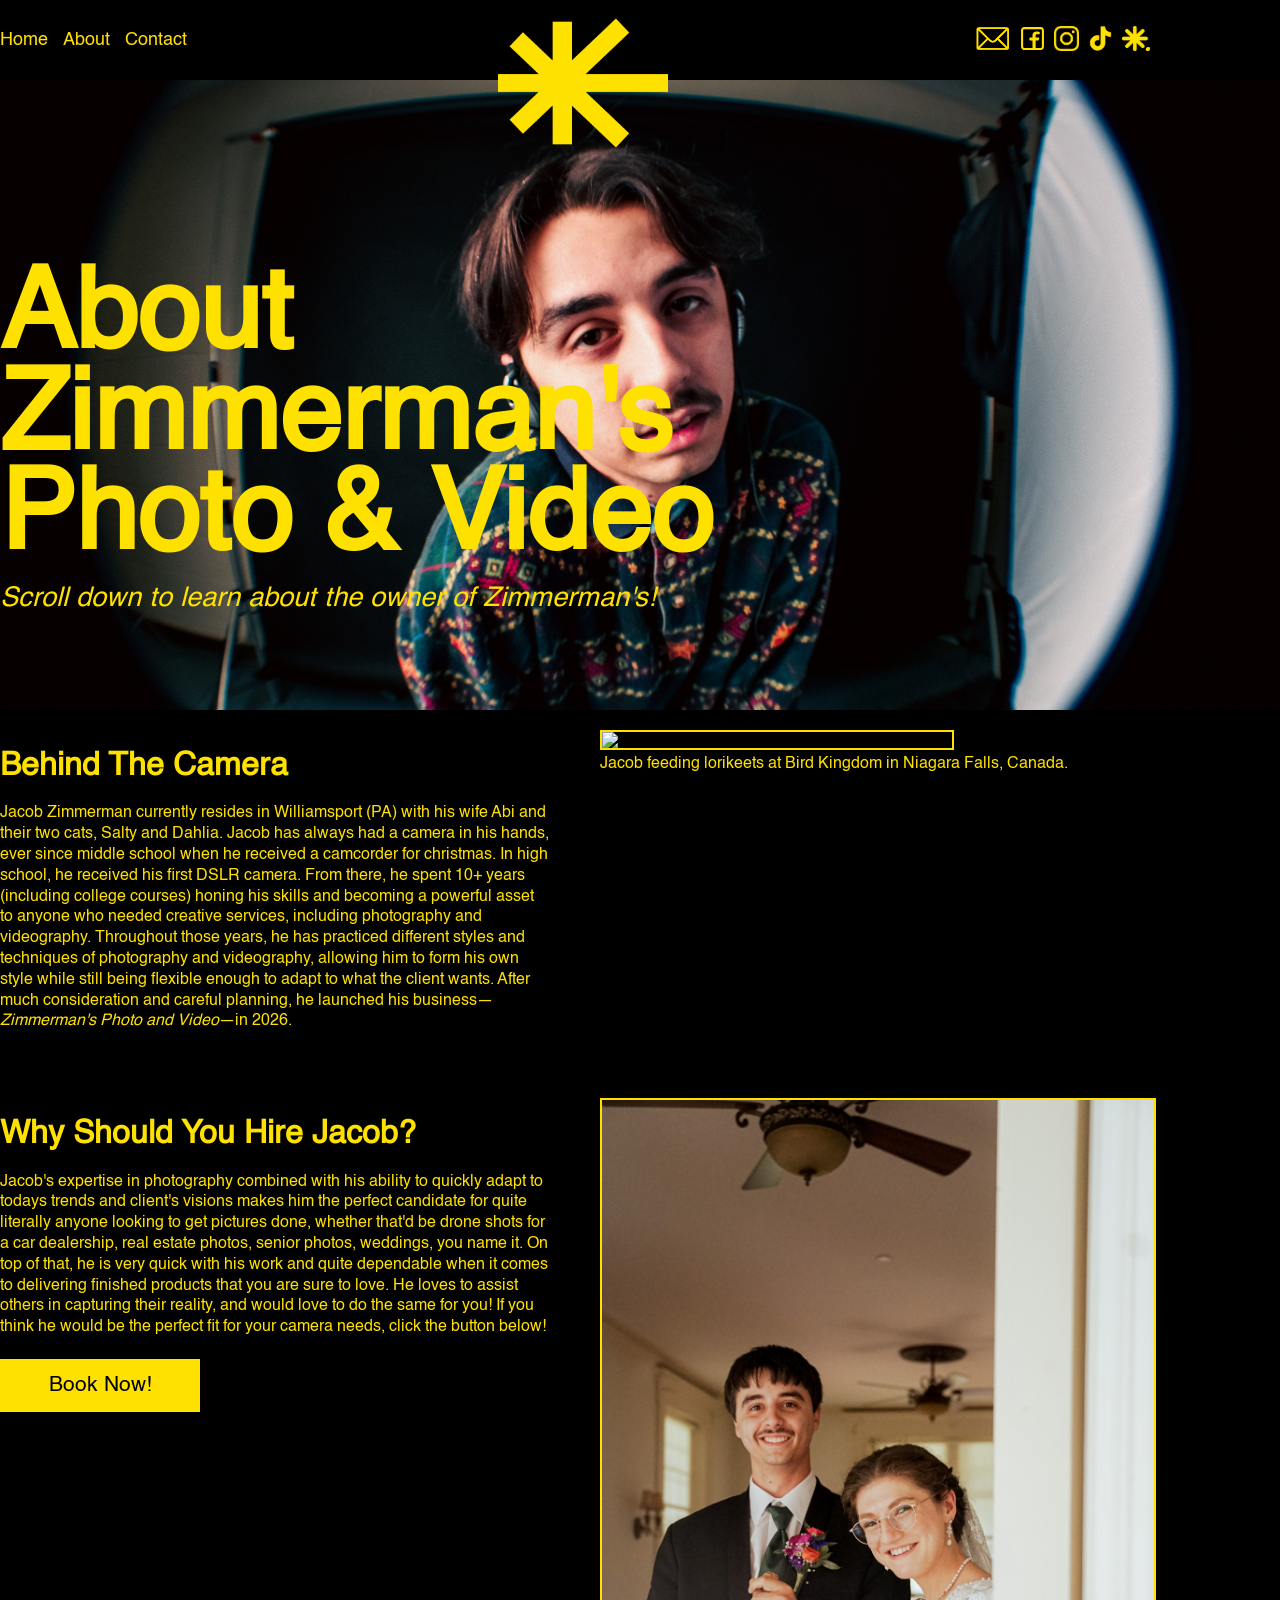
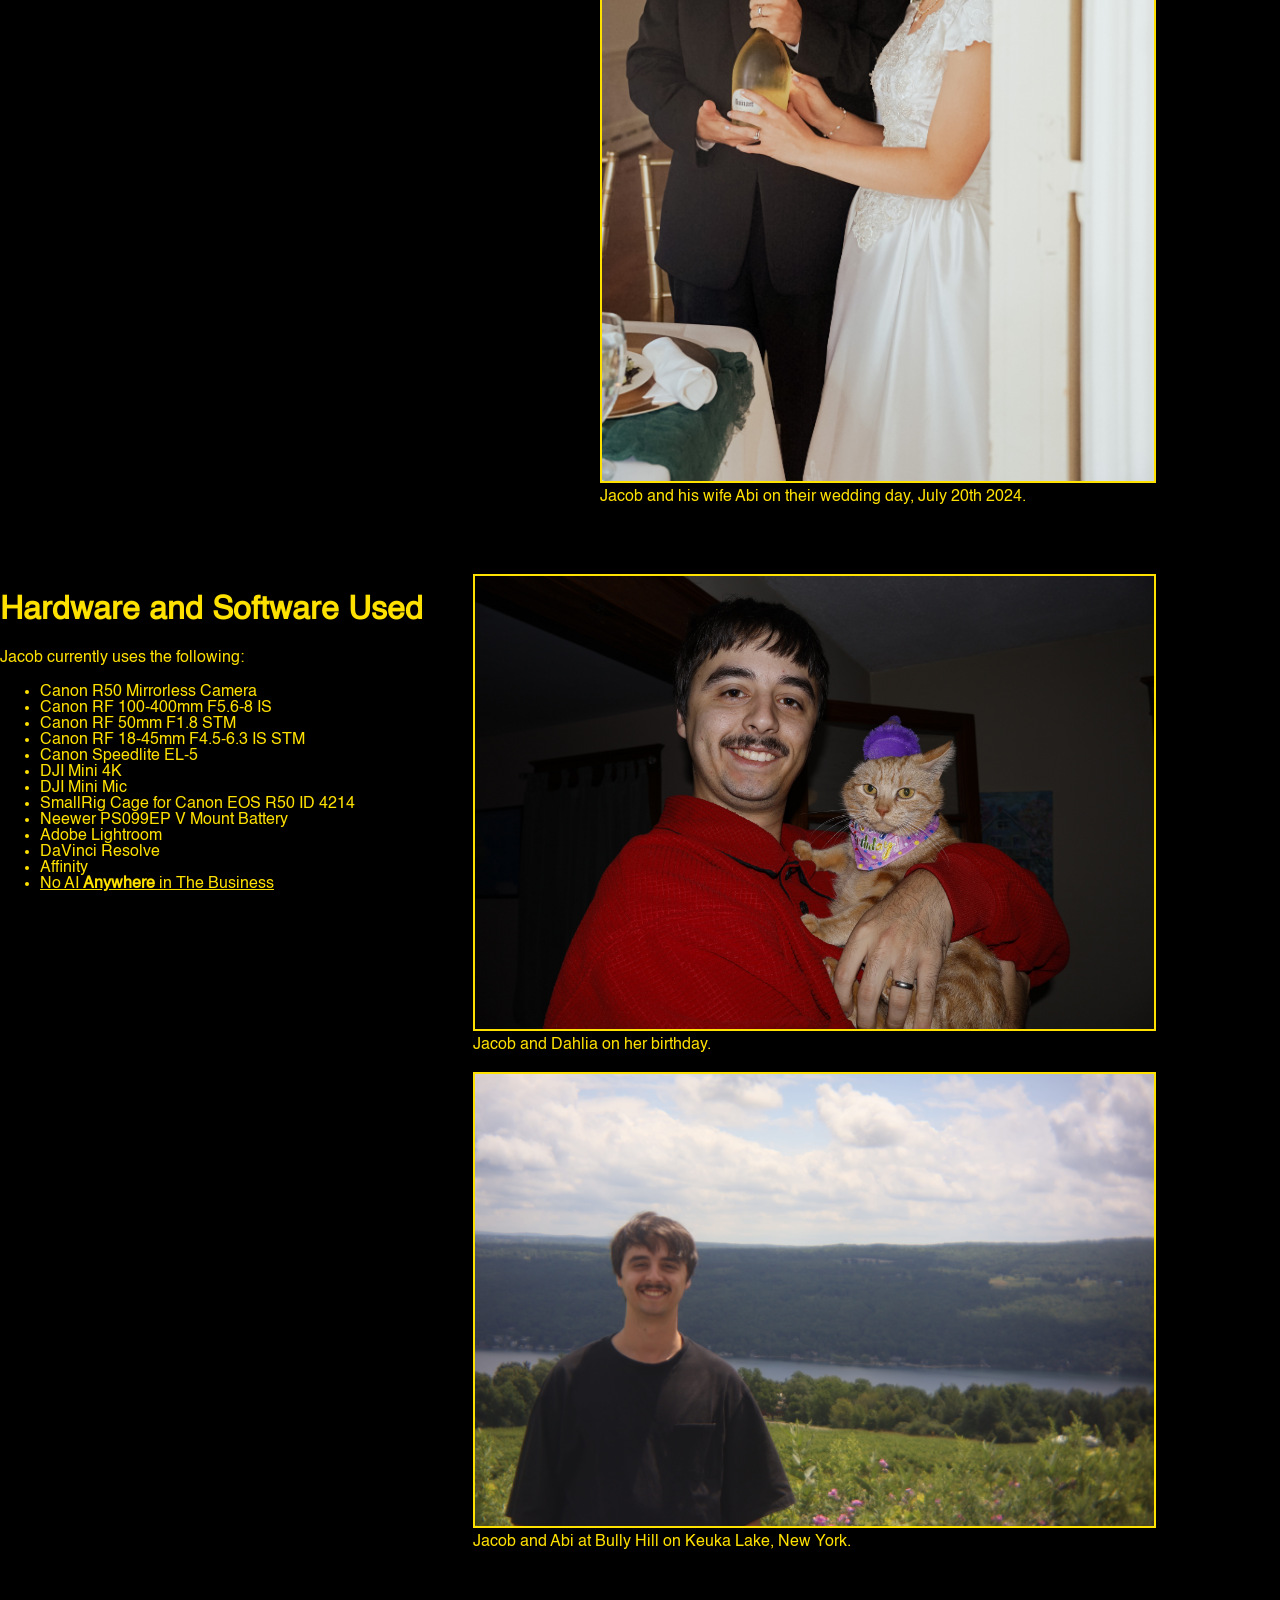
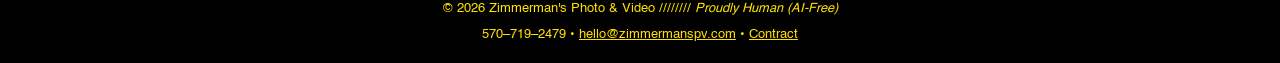
==== commit 581c1824: "added contract" ====
--- a/about.html
+++ b/about.html
@@ -142,7 +142,7 @@
             <p>© 2026 Zimmerman's Photo &amp; Video //////// <em>Proudly Human (AI-Free)</em>
                 <!--\\\\\\\\\\\\\ <a id="light-dark" onclick="myFunction_set()">Light Mode</a>-->
             </p>
-            <p>570–719–2479 • <a href="mailto:hello@zimmermanspv.com">hello@zimmermanspv.com</a></p>
+            <p>570–719–2479 • <a href="mailto:hello@zimmermanspv.com">hello@zimmermanspv.com</a> • <a href="contract.pdf" target="_blank">Contract</a></p>
         </footer>
     
     
--- a/styles.css
+++ b/styles.css
@@ -397,11 +397,13 @@
     justify-self: center;
     text-align: center;
     margin-bottom: 30px;
+    width:35%;
 }
 
 form input {
     margin-bottom: 10px;
     margin-top: 5px;
+    width: 100%;
 }
 
 form textarea {
@@ -418,6 +420,10 @@
     background-color: var(--primary-bg-color);
     color: var(--primary-color);
     border: 2px solid var(--primary-color);
+}
+
+form button:hover {
+    cursor: pointer;
 }
 
 
@@ -506,11 +512,12 @@
     }
     
     nav {
-        width: 90%;
-        margin-left: 5%;
-        margin-right: 2%;
+        width: 98%;
+        margin-left: 1%;
+        margin-right: 1%;
         height: 80px;
         font-weight: 100;
+        gap: 5px;
     }
     
     header {
@@ -549,7 +556,18 @@
         max-width: 2000px;
     }
     
-}
-
-
-
+    form {
+        width: 80%;
+    }
+
+    .google-form {
+        width:100%;
+        height: 1500px;
+    }
+
+}
+
+
+
+
+
